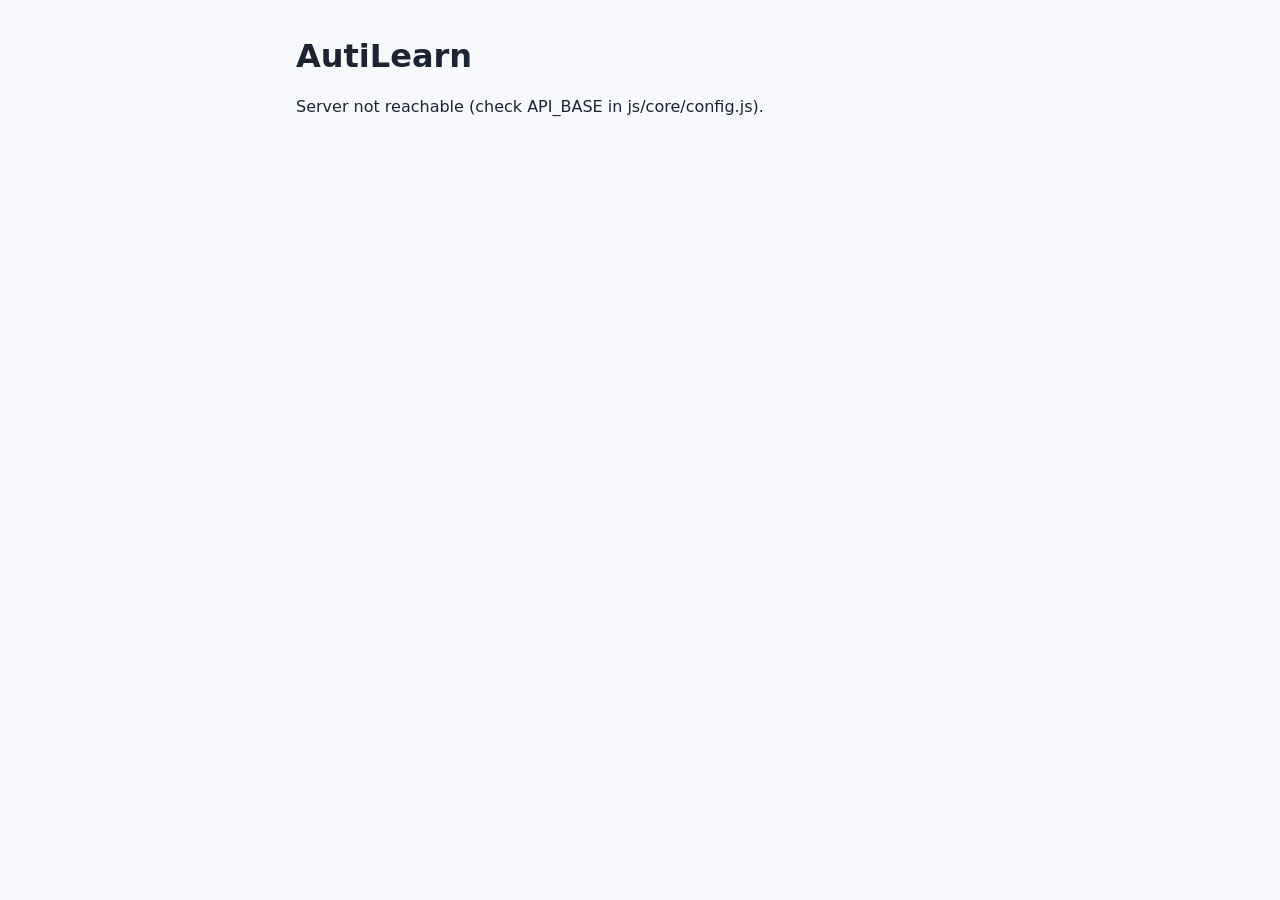
==== index.html @ 3f60866f "Autilearn scaffold" ====
<!DOCTYPE html>
<html lang="en">
<head>
  <meta charset="UTF-8" />
  <meta name="viewport" content="width=device-width, initial-scale=1, viewport-fit=cover" />
  <title>AutiLearn</title>
  <link rel="stylesheet" href="css/base.css" />
</head>
<body>
  <main id="app"><h1>AutiLearn</h1><p id="status">Checking server&hellip;</p></main>

  <script src="js/core/config.js"></script>
  <script src="js/core/api.js"></script>
  <script src="js/main.js"></script>
</body>
</html>
---- css/base.css ----
/* Calm, high-contrast, mobile-first base. Shared tokens here; per-view styles in css/<view>.css */
:root { --bg:#f7f9fc; --text:#1b2430; --accent:#2e5597; --radius:16px; }
* { box-sizing: border-box; }
html, body { margin:0; height:100%; background:var(--bg); color:var(--text); font-family: system-ui, sans-serif; }
body { padding: env(safe-area-inset-top) env(safe-area-inset-right) env(safe-area-inset-bottom) env(safe-area-inset-left); }
#app { padding: 1rem; max-width: 720px; margin: 0 auto; }
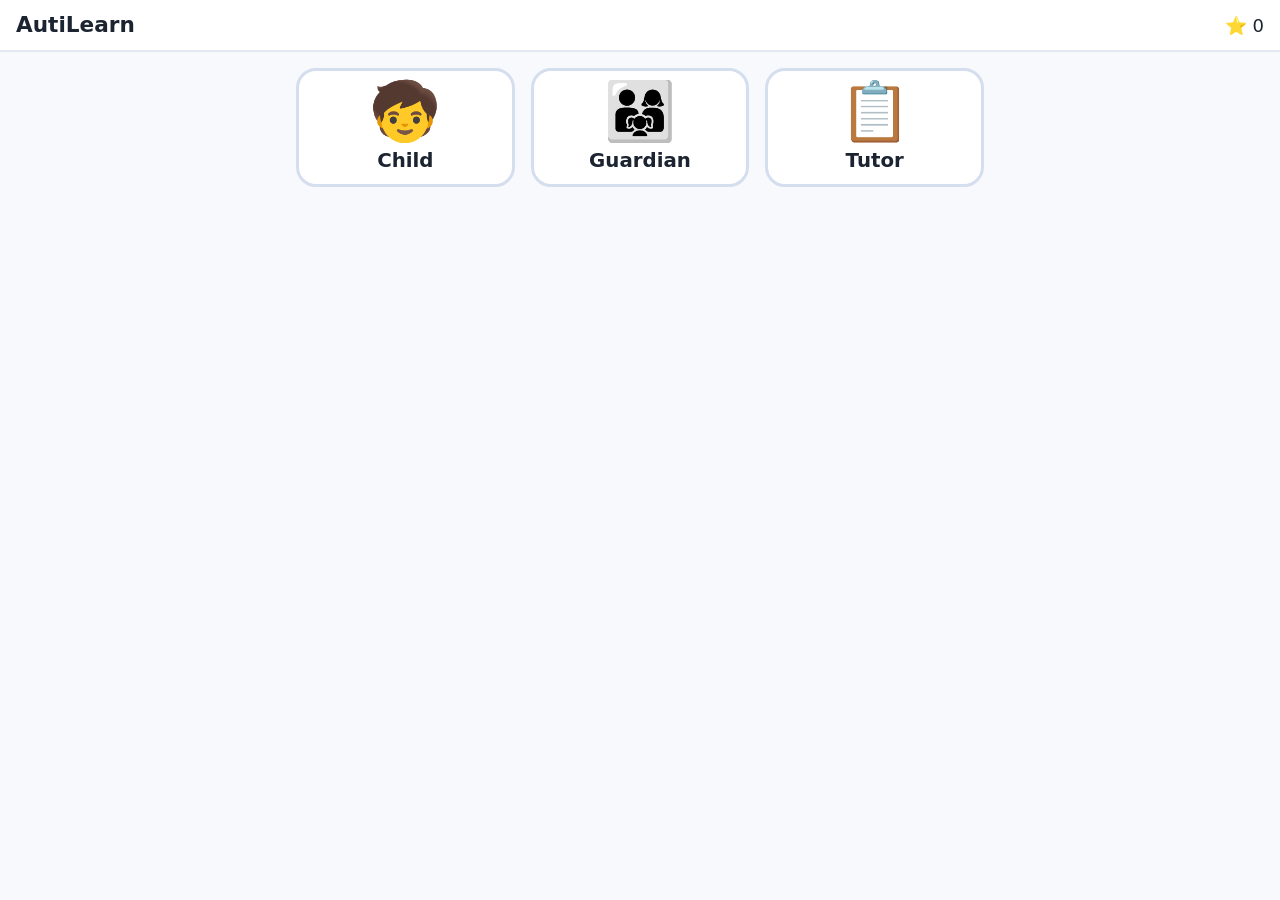
==== commit 899c85e4: "index file and js codes added" ====
--- a/index.html
+++ b/index.html
@@ -7,10 +7,18 @@
   <link rel="stylesheet" href="css/base.css" />
 </head>
 <body>
-  <main id="app"><h1>AutiLearn</h1><p id="status">Checking server&hellip;</p></main>
-
+  <header id="bar"><button id="back" hidden aria-label="Back">&larr;</button><h1 id="title">AutiLearn</h1><span id="stars">⭐ 0</span></header>
+  <main id="app"></main>
+  <div id="toast" role="status"></div>
   <script src="js/core/config.js"></script>
   <script src="js/core/api.js"></script>
+  <script src="js/core/store.js"></script>
+  <script src="js/core/tts.js"></script>
+  <script src="js/child/match.js"></script>
+  <script src="js/child/spell.js"></script>
+  <script src="js/child/trace.js"></script>
+  <script src="js/guardian/guardian.js"></script>
+  <script src="js/tutor/tutor.js"></script>
   <script src="js/main.js"></script>
 </body>
 </html>
--- a/css/base.css
+++ b/css/base.css
@@ -1,6 +1,36 @@
-/* Calm, high-contrast, mobile-first base. Shared tokens here; per-view styles in css/<view>.css */
-:root { --bg:#f7f9fc; --text:#1b2430; --accent:#2e5597; --radius:16px; }
-* { box-sizing: border-box; }
-html, body { margin:0; height:100%; background:var(--bg); color:var(--text); font-family: system-ui, sans-serif; }
-body { padding: env(safe-area-inset-top) env(safe-area-inset-right) env(safe-area-inset-bottom) env(safe-area-inset-left); }
-#app { padding: 1rem; max-width: 720px; margin: 0 auto; }
+:root{--bg:#f7f9fc;--tx:#1b2430;--ac:#2e5597;--ok:#3f8f6b;--r:20px}
+*{box-sizing:border-box}
+html,body{margin:0;min-height:100%;background:var(--bg);color:var(--tx);font:18px/1.4 system-ui,sans-serif}
+body{padding:env(safe-area-inset-top) env(safe-area-inset-right) env(safe-area-inset-bottom) env(safe-area-inset-left)}
+#bar{display:flex;align-items:center;gap:12px;padding:10px 16px;background:#fff;border-bottom:2px solid #e3e9f3;position:sticky;top:0;z-index:5}
+#bar h1{flex:1;font-size:1.2rem;margin:0}
+#back{font-size:1.6rem;border:0;background:none;min-width:48px;min-height:48px;color:var(--ac)}
+#app{max-width:720px;margin:0 auto;padding:16px}
+.grid{display:grid;gap:16px;grid-template-columns:repeat(auto-fit,minmax(130px,1fr))}
+.grid.c4{grid-template-columns:repeat(4,1fr);gap:10px}
+.card{display:flex;flex-direction:column;align-items:center;justify-content:center;gap:8px;min-height:110px;padding:12px;border:3px solid #d5deee;border-radius:var(--r);background:#fff;color:var(--tx);font-family:inherit;font-weight:600;font-size:1.1rem;cursor:pointer}
+.card:active{transform:scale(.98)}
+.tile{font-size:2rem;min-height:72px}
+.big{font-size:3.2rem;line-height:1}
+.soft{opacity:.3;pointer-events:none}
+.ghost{padding:10px 16px;min-height:48px;border:2px solid var(--ac);border-radius:14px;background:#fff;color:var(--ac);font:inherit;font-weight:600;cursor:pointer}
+.ok{background:var(--ok);color:#fff;border-color:var(--ok)}
+.q{text-align:center;font-size:1.4rem}
+.pic{text-align:center}
+.row{display:flex;gap:10px;flex-wrap:wrap;align-items:center;margin:8px 0}
+.sp{justify-content:space-between}
+.cv{position:relative;margin:0 auto 12px;background:#fff;border-radius:var(--r);box-shadow:0 0 0 3px #d5deee}
+.cv canvas{position:absolute;left:0;top:0}
+#d{touch-action:none}
+.slots{display:flex;gap:8px;justify-content:center;margin:12px 0}
+.slots span{width:56px;height:64px;border-bottom:4px solid var(--ac);font-size:2.4rem;text-align:center}
+.bar{position:relative;background:#e8eef8;border-radius:12px;height:36px;margin:8px 0;overflow:hidden;display:flex;align-items:center;justify-content:space-between;padding:0 12px;text-transform:capitalize}
+.bar i{position:absolute;left:0;top:0;bottom:0;background:#9db9e6}
+.bar span,.bar b{position:relative}
+.warn{background:#fff4d6;border:2px solid #e5b73a;padding:10px;border-radius:12px}
+.note{background:#fff;border-radius:12px;padding:10px;margin:6px 0;display:flex;flex-direction:column}
+.day{flex:1;text-align:center;background:#fff;border-radius:10px;padding:6px}
+.day b{display:block;font-size:1.3rem}
+#toast{position:fixed;left:50%;bottom:24px;transform:translateX(-50%);background:var(--ac);color:#fff;padding:12px 20px;border-radius:30px;opacity:0;transition:opacity .4s;pointer-events:none}
+#toast.show{opacity:1}
+@media (prefers-reduced-motion:reduce){*{transition:none!important}}
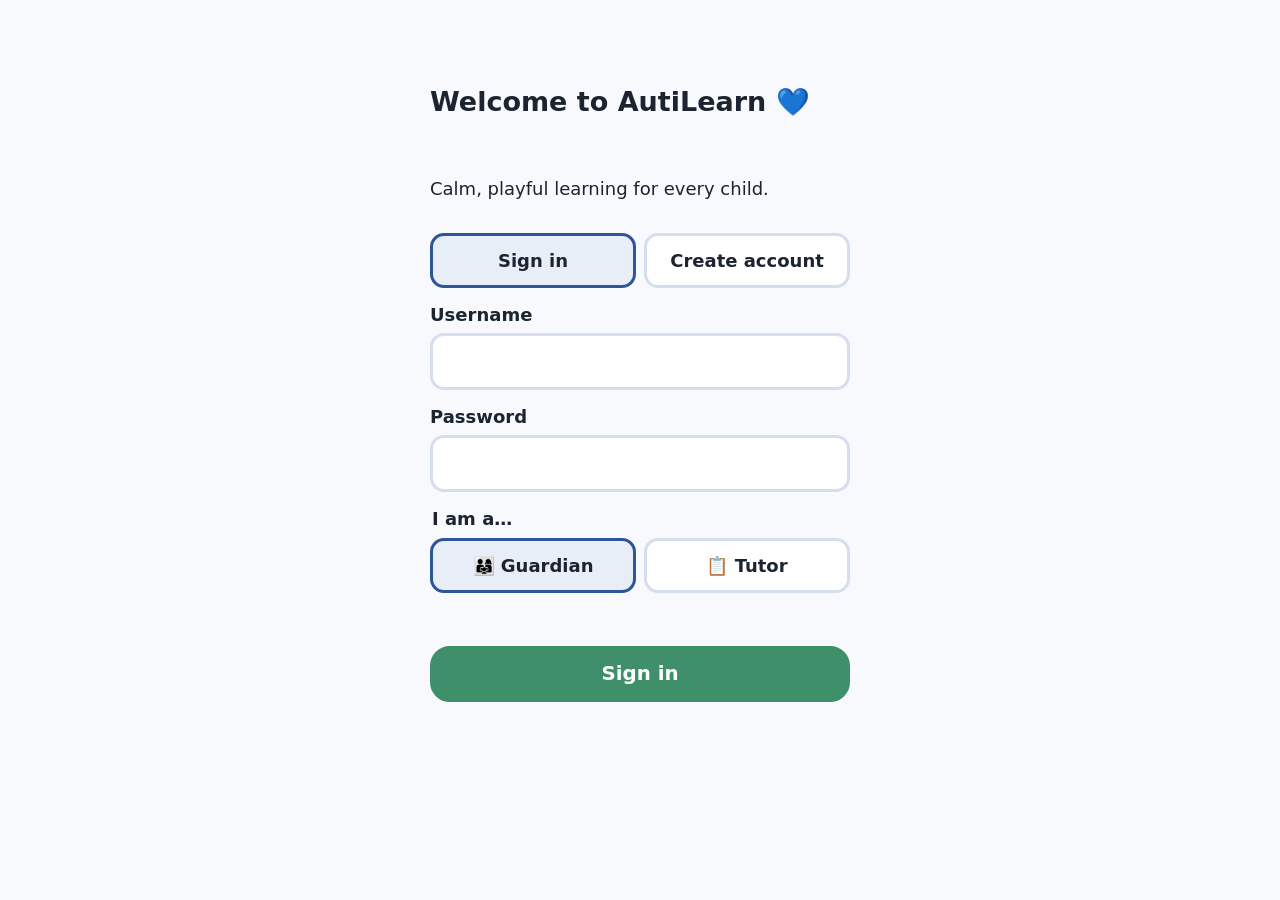
==== commit a07fa444: "add login pages for guardian and tutor" ====
--- a/index.html
+++ b/index.html
@@ -7,16 +7,22 @@
   <link rel="stylesheet" href="css/base.css" />
 </head>
 <body>
-  <header id="bar"><button id="back" hidden aria-label="Back">&larr;</button><h1 id="title">AutiLearn</h1><span id="stars">⭐ 0</span></header>
+  <header id="bar"><h1 id="title">AutiLearn</h1><span id="stars">⭐ 0</span><button id="out" class="ghost">Log out</button></header>
   <main id="app"></main>
+  <div id="msg" role="status" aria-live="polite"></div>
   <div id="toast" role="status"></div>
+  <canvas id="fx" aria-hidden="true"></canvas>
   <script src="js/core/config.js"></script>
   <script src="js/core/api.js"></script>
   <script src="js/core/store.js"></script>
   <script src="js/core/tts.js"></script>
+  <script src="js/core/fx.js"></script>
+  <script src="js/core/native.js"></script>
+  <script src="js/auth/login.js"></script>
   <script src="js/child/match.js"></script>
   <script src="js/child/spell.js"></script>
   <script src="js/child/trace.js"></script>
+  <script src="js/child/play.js"></script>
   <script src="js/guardian/guardian.js"></script>
   <script src="js/tutor/tutor.js"></script>
   <script src="js/main.js"></script>
--- a/css/base.css
+++ b/css/base.css
@@ -4,7 +4,6 @@
 body{padding:env(safe-area-inset-top) env(safe-area-inset-right) env(safe-area-inset-bottom) env(safe-area-inset-left)}
 #bar{display:flex;align-items:center;gap:12px;padding:10px 16px;background:#fff;border-bottom:2px solid #e3e9f3;position:sticky;top:0;z-index:5}
 #bar h1{flex:1;font-size:1.2rem;margin:0}
-#back{font-size:1.6rem;border:0;background:none;min-width:48px;min-height:48px;color:var(--ac)}
 #app{max-width:720px;margin:0 auto;padding:16px}
 .grid{display:grid;gap:16px;grid-template-columns:repeat(auto-fit,minmax(130px,1fr))}
 .grid.c4{grid-template-columns:repeat(4,1fr);gap:10px}
@@ -34,3 +33,41 @@
 #toast{position:fixed;left:50%;bottom:24px;transform:translateX(-50%);background:var(--ac);color:#fff;padding:12px 20px;border-radius:30px;opacity:0;transition:opacity .4s;pointer-events:none}
 #toast.show{opacity:1}
 @media (prefers-reduced-motion:reduce){*{transition:none!important}}
+[hidden]{display:none!important}
+#bar .ghost{min-height:40px;padding:6px 12px}
+/* login */
+.auth{display:grid;gap:14px;max-width:420px;margin:5vh auto}
+.auth label{display:grid;gap:6px;font-weight:600}
+.auth input:not([type=radio]){padding:14px;font-size:1.1rem;border:3px solid #d5deee;border-radius:14px}
+.auth input:focus-visible,.card:focus-visible,.ghost:focus-visible{outline:4px solid #9db9e6;outline-offset:2px}
+.seg{display:flex;gap:8px;border:0;padding:0;margin:0}
+.seg legend{font-weight:600;margin-bottom:6px}
+.seg label{flex:1;display:block}
+.seg input{position:absolute;opacity:0}
+.seg span{display:block;text-align:center;padding:12px;border:3px solid #d5deee;border-radius:14px;background:#fff;cursor:pointer}
+.seg input:checked+span{border-color:var(--ac);background:#e8eef8}
+.seg input:focus-visible+span{outline:4px solid #9db9e6}
+#err{color:#8a5a00;min-height:1.4em;margin:0}
+/* play mode (sandbox) + guardian gate */
+body.play #bar{display:none}
+body.play #app{max-width:none;padding:8px}
+#stage{min-height:calc(100dvh - 16px)}
+#lock{position:fixed;right:10px;top:calc(env(safe-area-inset-top) + 10px);width:44px;height:44px;border:0;border-radius:50%;background:transparent;font-size:1.3rem;opacity:.22;z-index:10}
+.modal{position:fixed;inset:0;background:rgba(27,36,48,.45);display:grid;place-items:center;z-index:20}
+.modal form{background:#fff;padding:20px;border-radius:var(--r);width:min(90vw,320px);display:grid;gap:10px}
+.modal input{font-size:1.6rem;padding:10px;text-align:center;border:3px solid #d5deee;border-radius:14px;width:100%}
+/* sensory-friendly feedback */
+.glow{animation:glow 1.2s ease}
+@keyframes glow{50%{box-shadow:0 0 0 12px rgba(63,143,107,.35);border-color:var(--ok)}}
+.nope{border-color:#e0a030!important;background:#fffaf0!important;animation:nope .5s}
+@keyframes nope{25%{transform:translateX(-4px)}75%{transform:translateX(4px)}}
+#msg{position:fixed;left:50%;top:calc(env(safe-area-inset-top) + 14px);transform:translateX(-50%);background:#fff;border:3px solid #d5deee;padding:10px 22px;border-radius:30px;font-weight:700;opacity:0;transition:opacity .3s;pointer-events:none;z-index:15}
+#msg.show{opacity:1}
+#fx{position:fixed;inset:0;pointer-events:none;z-index:14}
+/* spelling slots (no native caret) */
+.slots span{caret-color:transparent;user-select:none;-webkit-user-select:none;border-radius:10px 10px 0 0}
+.slots span.next{border-bottom-color:#e0a030;background:#fffaf0;box-shadow:0 8px 14px -8px rgba(224,160,48,.8)}
+.slots span.bad{color:#c98a1a}
+.slots.done span{color:var(--ok);border-bottom-color:var(--ok)}
+.hand{position:absolute;left:-10px;top:-6px;font-style:normal;font-size:2rem;pointer-events:none;will-change:transform}
+@media (prefers-reduced-motion:reduce){.glow,.nope{animation:none}}
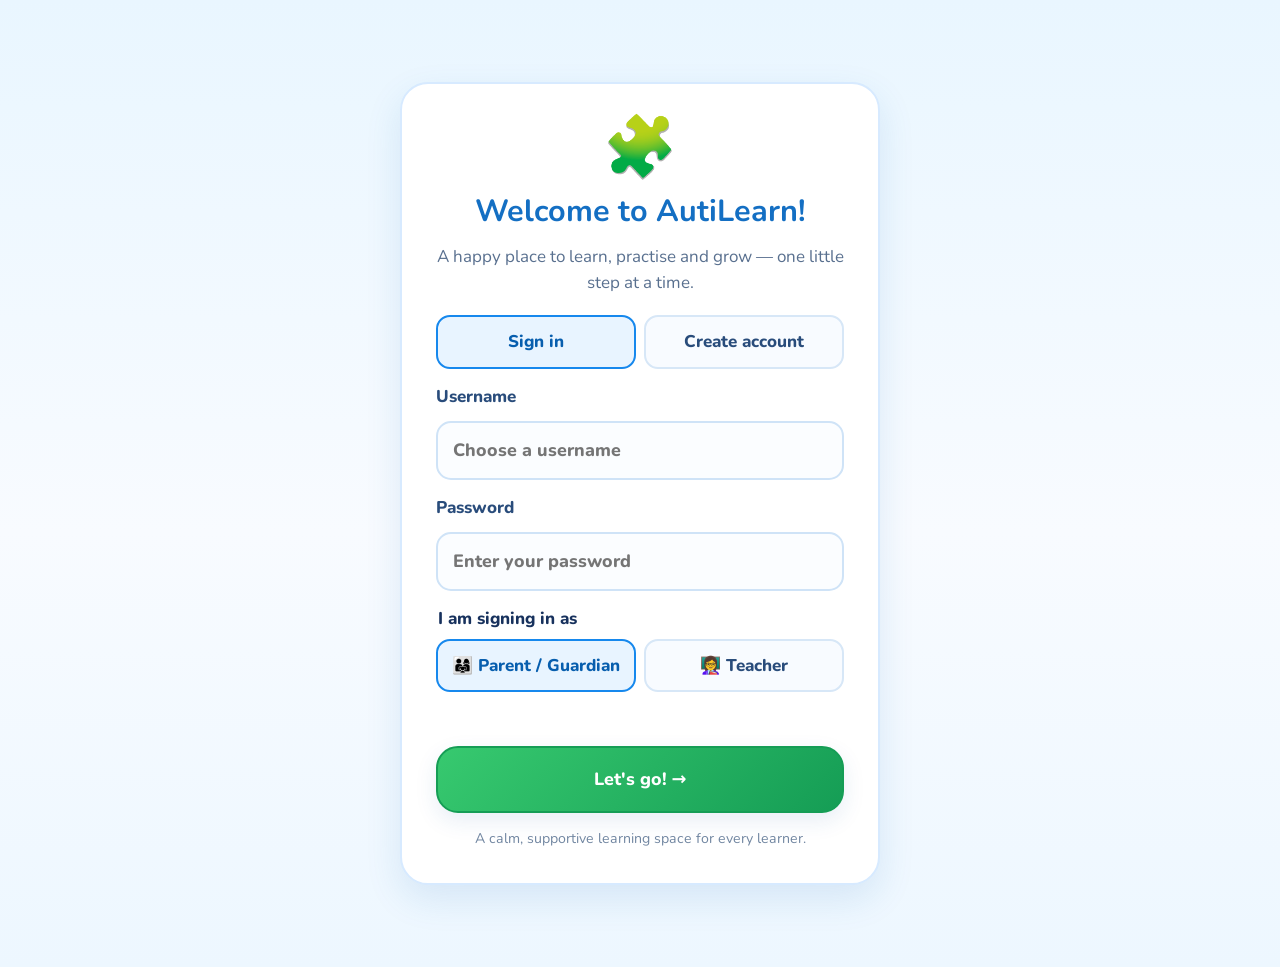
==== commit 3cd3f3b2: "Merge remote changes" ====
--- a/index.html
+++ b/index.html
@@ -3,14 +3,19 @@
 <head>
   <meta charset="UTF-8" />
   <meta name="viewport" content="width=device-width, initial-scale=1, viewport-fit=cover" />
-  <title>AutiLearn</title>
+  <meta name="theme-color" content="#0877dc" />
+  <meta name="description" content="AutiLearn — calm, playful learning activities for every child." />
+  <title>AutiLearn | Learn and Play</title>
+  <link rel="preconnect" href="https://fonts.googleapis.com" />
+  <link rel="preconnect" href="https://fonts.gstatic.com" crossorigin />
+  <link href="https://fonts.googleapis.com/css2?family=Nunito:wght@400;600;700;800;900&display=swap" rel="stylesheet" />
   <link rel="stylesheet" href="css/base.css" />
 </head>
 <body>
-  <header id="bar"><h1 id="title">AutiLearn</h1><span id="stars">⭐ 0</span><button id="out" class="ghost">Log out</button></header>
-  <main id="app"></main>
+  <header id="bar"><h1 id="title">AutiLearn</h1><span id="stars" aria-label="AutiTokens">⭐ 0</span><button id="out" class="ghost" type="button">Log out</button></header>
+  <main id="app" aria-live="polite"></main>
   <div id="msg" role="status" aria-live="polite"></div>
-  <div id="toast" role="status"></div>
+  <div id="toast" role="status" aria-live="polite"></div>
   <canvas id="fx" aria-hidden="true"></canvas>
   <script src="js/core/config.js"></script>
   <script src="js/core/api.js"></script>
--- a/css/base.css
+++ b/css/base.css
@@ -1,73 +1,74 @@
-:root{--bg:#f7f9fc;--tx:#1b2430;--ac:#2e5597;--ok:#3f8f6b;--r:20px}
+:root{
+  --sky:#eaf6ff;--bg:#f4f9ff;--ink:#17315d;--muted:#59708f;
+  --blue:#1688ed;--blue-dark:#0869c8;--yellow:#ffca3a;--green:#35b96b;
+  --orange:#ff9d25;--purple:#9460df;--red:#f45d68;--line:#d8e8f8;
+  --radius:22px;--shadow:0 8px 22px rgba(31,93,155,.10);
+}
 *{box-sizing:border-box}
-html,body{margin:0;min-height:100%;background:var(--bg);color:var(--tx);font:18px/1.4 system-ui,sans-serif}
+html,body{margin:0;min-height:100%;background:linear-gradient(180deg,#e9f6ff 0%,#f8fbff 55%,#edf7ff 100%);color:var(--ink);font:17px/1.5 "Nunito", "Trebuchet MS", system-ui,sans-serif}
 body{padding:env(safe-area-inset-top) env(safe-area-inset-right) env(safe-area-inset-bottom) env(safe-area-inset-left)}
-#bar{display:flex;align-items:center;gap:12px;padding:10px 16px;background:#fff;border-bottom:2px solid #e3e9f3;position:sticky;top:0;z-index:5}
-#bar h1{flex:1;font-size:1.2rem;margin:0}
-#app{max-width:720px;margin:0 auto;padding:16px}
-.grid{display:grid;gap:16px;grid-template-columns:repeat(auto-fit,minmax(130px,1fr))}
-.grid.c4{grid-template-columns:repeat(4,1fr);gap:10px}
-.card{display:flex;flex-direction:column;align-items:center;justify-content:center;gap:8px;min-height:110px;padding:12px;border:3px solid #d5deee;border-radius:var(--r);background:#fff;color:var(--tx);font-family:inherit;font-weight:600;font-size:1.1rem;cursor:pointer}
-.card:active{transform:scale(.98)}
-.tile{font-size:2rem;min-height:72px}
-.big{font-size:3.2rem;line-height:1}
-.soft{opacity:.3;pointer-events:none}
-.ghost{padding:10px 16px;min-height:48px;border:2px solid var(--ac);border-radius:14px;background:#fff;color:var(--ac);font:inherit;font-weight:600;cursor:pointer}
-.ok{background:var(--ok);color:#fff;border-color:var(--ok)}
-.q{text-align:center;font-size:1.4rem}
-.pic{text-align:center}
-.row{display:flex;gap:10px;flex-wrap:wrap;align-items:center;margin:8px 0}
-.sp{justify-content:space-between}
-.cv{position:relative;margin:0 auto 12px;background:#fff;border-radius:var(--r);box-shadow:0 0 0 3px #d5deee}
-.cv canvas{position:absolute;left:0;top:0}
-#d{touch-action:none}
-.slots{display:flex;gap:8px;justify-content:center;margin:12px 0}
-.slots span{width:56px;height:64px;border-bottom:4px solid var(--ac);font-size:2.4rem;text-align:center}
-.bar{position:relative;background:#e8eef8;border-radius:12px;height:36px;margin:8px 0;overflow:hidden;display:flex;align-items:center;justify-content:space-between;padding:0 12px;text-transform:capitalize}
-.bar i{position:absolute;left:0;top:0;bottom:0;background:#9db9e6}
-.bar span,.bar b{position:relative}
-.warn{background:#fff4d6;border:2px solid #e5b73a;padding:10px;border-radius:12px}
-.note{background:#fff;border-radius:12px;padding:10px;margin:6px 0;display:flex;flex-direction:column}
-.day{flex:1;text-align:center;background:#fff;border-radius:10px;padding:6px}
-.day b{display:block;font-size:1.3rem}
-#toast{position:fixed;left:50%;bottom:24px;transform:translateX(-50%);background:var(--ac);color:#fff;padding:12px 20px;border-radius:30px;opacity:0;transition:opacity .4s;pointer-events:none}
-#toast.show{opacity:1}
-@media (prefers-reduced-motion:reduce){*{transition:none!important}}
+button,input{font:inherit}button{touch-action:manipulation}
+#bar{display:flex;align-items:center;gap:14px;padding:12px clamp(14px,3vw,30px);background:linear-gradient(100deg,#0877dc,#159af2);color:#fff;position:sticky;top:0;z-index:5;box-shadow:0 4px 14px rgba(13,105,190,.2);min-height:72px}
+#bar h1{flex:1;font-size:clamp(1.25rem,3vw,1.8rem);margin:0;font-weight:900;letter-spacing:.2px}
+#bar h1:before{content:"🧩";margin-right:9px}
+#stars{font-weight:900;font-size:1.12rem;background:rgba(255,255,255,.17);padding:7px 14px;border-radius:30px}
+#app{width:min(1100px,100%);margin:0 auto;padding:clamp(14px,3vw,28px)}
+h2{font-size:clamp(1.25rem,2.6vw,1.7rem);line-height:1.2;margin:18px 0 10px;color:#173b75}
+h3{margin:0;font-size:1.05rem}
+p{color:var(--muted)}
+.grid{display:grid;gap:16px;grid-template-columns:repeat(auto-fit,minmax(150px,1fr))}
+.grid.c4{grid-template-columns:repeat(4,minmax(0,1fr));gap:10px}
+.card{display:flex;flex-direction:column;align-items:center;justify-content:center;gap:8px;min-height:132px;padding:18px;border:2px solid var(--line);border-radius:var(--radius);background:#fff;color:var(--ink);font-family:inherit;font-weight:800;font-size:1.05rem;cursor:pointer;box-shadow:var(--shadow);transition:transform .15s ease,border-color .15s ease,box-shadow .15s ease}
+.card:active{transform:scale(.985)}.card:hover{border-color:#9bcdf8;box-shadow:0 10px 24px rgba(31,93,155,.15)}
+.tile{font-size:1.15rem;min-height:68px}.big{font-size:3.2rem;line-height:1.1}.soft{opacity:.28;pointer-events:none}
+.ghost{padding:11px 18px;min-height:48px;border:2px solid #a8d5fb;border-radius:16px;background:#fff;color:var(--blue-dark);font:inherit;font-weight:800;cursor:pointer;box-shadow:0 3px 8px rgba(31,93,155,.07)}
+.ok{background:linear-gradient(135deg,#37c96f,#159d55)!important;color:#fff!important;border-color:#159d55!important}
+.q{text-align:center;font-size:clamp(1.25rem,3vw,1.65rem);font-weight:800;color:#183b74}.pic{text-align:center}
+.row{display:flex;gap:10px;flex-wrap:wrap;align-items:center;margin:10px 0}.sp{justify-content:space-between}
+.cv{position:relative;margin:0 auto 12px;background:#fff;border:2px solid var(--line);border-radius:var(--radius);box-shadow:var(--shadow)}.cv canvas{position:absolute;left:0;top:0}#d{touch-action:none}
+.slots{display:flex;gap:8px;justify-content:center;margin:16px 0}.slots span{width:56px;height:64px;border-bottom:4px solid var(--blue);font-size:2.4rem;text-align:center}
+.bar{position:relative;background:#e4f1ff;border-radius:14px;height:38px;margin:10px 0;overflow:hidden;display:flex;align-items:center;justify-content:space-between;padding:0 13px;text-transform:capitalize}.bar i{position:absolute;left:0;top:0;bottom:0;background:#a8d8ff}.bar span,.bar b{position:relative}.bar b{font-variant-numeric:tabular-nums}
+.warn{background:#fff7df;border:2px solid #ffd56b;padding:12px 15px;border-radius:16px;color:#78540a}.note{background:#fff;border:1px solid var(--line);border-radius:15px;padding:12px;margin:8px 0;display:flex;flex-direction:column;box-shadow:0 3px 10px rgba(31,93,155,.06)}
+.day{flex:1;text-align:center;background:#fff;border:1px solid var(--line);border-radius:13px;padding:10px}.day b{display:block;font-size:1.3rem;color:var(--blue)}
+#toast{position:fixed;left:50%;bottom:24px;transform:translateX(-50%);background:#153c77;color:#fff;padding:12px 20px;border-radius:30px;opacity:0;transition:opacity .25s;pointer-events:none;z-index:30;box-shadow:var(--shadow)}#toast.show{opacity:1}
+#bar .ghost{min-height:42px;padding:7px 15px;background:#fff;color:#0873d1;border-color:#fff}
+/* Login and account screens */
+.auth{display:grid;gap:15px;max-width:480px;margin:clamp(20px,6vh,60px) auto;background:#fff;padding:clamp(20px,4vw,34px);border:2px solid #d7eaff;border-radius:28px;box-shadow:0 14px 36px rgba(26,103,177,.12)}
+.auth h2{font-size:1.8rem;text-align:center;margin:0;color:#146fc3}.auth>p{text-align:center;margin:0 0 5px}
+.auth label{display:flex;align-items:baseline;gap:6px;font-weight:800;color:#294c7b;flex-wrap:wrap}
+.auth label .required,.auth label .optional{flex-shrink:0}
+.auth label input:not([type=radio]),.auth label select,.auth label textarea{width:100%;flex-basis:100%;margin-top:6px}.auth input:not([type=radio]){padding:14px 15px;font-size:1.05rem;border:2px solid #cfe3f7;border-radius:15px;background:#fbfdff;color:var(--ink)}
+.auth input:focus-visible,.card:focus-visible,.ghost:focus-visible{outline:4px solid #ffd66a;outline-offset:3px}
+.seg{display:flex;gap:8px;border:0;padding:0;margin:0}.seg legend{font-weight:800;margin-bottom:7px}.seg label{flex:1;display:block}.seg input{position:absolute;opacity:0}.seg span{display:block;text-align:center;padding:12px 8px;border:2px solid #d7e7f7;border-radius:14px;background:#f8fbff;cursor:pointer}.seg input:checked+span{border-color:var(--blue);background:#e8f4ff;color:#075eae}.seg input:focus-visible+span{outline:4px solid #ffd66a}
+#err{color:#b34b36;min-height:1.4em;margin:0}
+/* Guardian/tutor dashboard sections */
+.dashboard-intro{padding:20px 22px;background:linear-gradient(120deg,#fff,#e8f6ff);border:2px solid #cfe8ff;border-radius:24px;box-shadow:var(--shadow);margin-bottom:20px}.dashboard-intro h2{margin:0 0 5px}.dashboard-intro p{margin:0}
+.section-card{background:#fff;border:2px solid var(--line);border-radius:20px;padding:16px;margin:14px 0;box-shadow:var(--shadow)}
+.section-title{display:flex;align-items:center;gap:10px;color:#176fbe;font-size:1.1rem;font-weight:900;margin-bottom:10px}
+/* Child play mode */
+body.play{background:#f3f9ff}body.play #bar{display:none}body.play #app{max-width:none;padding:8px}#stage{min-height:calc(100dvh - 16px)}
+#lock{position:fixed;right:10px;top:calc(env(safe-area-inset-top) + 10px);width:46px;height:46px;border:1px solid #dceafa;border-radius:50%;background:#fff;font-size:1.25rem;opacity:.45;z-index:10;box-shadow:var(--shadow)}
+.modal{position:fixed;inset:0;background:rgba(18,48,89,.45);display:grid;place-items:center;z-index:20}.modal form{background:#fff;padding:22px;border:2px solid var(--line);border-radius:24px;width:min(90vw,340px);display:grid;gap:10px;box-shadow:0 18px 45px rgba(0,0,0,.15)}.modal input{font-size:1.5rem;padding:12px;text-align:center;border:2px solid #cfe3f7;border-radius:14px;width:100%}
+.glow{animation:glow 1.2s ease}@keyframes glow{50%{box-shadow:0 0 0 10px rgba(53,185,107,.22);border-color:var(--green)}}.nope{border-color:#efb94d!important;background:#fffaf0!important;animation:nope .5s}@keyframes nope{25%{transform:translateX(-4px)}75%{transform:translateX(4px)}}
+#msg{position:fixed;left:50%;top:calc(env(safe-area-inset-top) + 14px);transform:translateX(-50%);background:#fff;border:2px solid #cfe3f7;padding:10px 22px;border-radius:30px;font-weight:900;opacity:0;transition:opacity .25s;pointer-events:none;z-index:15;box-shadow:var(--shadow)}#msg.show{opacity:1}#fx{position:fixed;inset:0;pointer-events:none;z-index:14}
+.slots span{caret-color:transparent;user-select:none;-webkit-user-select:none;border-radius:10px 10px 0 0}.slots span.next{border-bottom-color:#ffbd32;background:#fff8e6;box-shadow:0 8px 14px -8px rgba(224,160,48,.8)}.slots span.bad{color:#c98a1a}.slots.done span{color:var(--green);border-bottom-color:var(--green)}.hand{position:absolute;left:-10px;top:-6px;font-style:normal;font-size:2rem;pointer-events:none;will-change:transform}
+@media(max-width:650px){#bar{min-height:62px;padding:9px 12px}#app{padding:14px}.grid.c4{grid-template-columns:repeat(2,minmax(0,1fr))}.card{min-height:116px;padding:14px}.big{font-size:2.7rem}.auth{margin:18px auto}.row .ghost{flex:1}}
+@media(prefers-reduced-motion:reduce){*,*:before,*:after{scroll-behavior:auto!important;transition:none!important;animation:none!important}}
 [hidden]{display:none!important}
-#bar .ghost{min-height:40px;padding:6px 12px}
-/* login */
-.auth{display:grid;gap:14px;max-width:420px;margin:5vh auto}
-.auth label{display:grid;gap:6px;font-weight:600}
-.auth input:not([type=radio]){padding:14px;font-size:1.1rem;border:3px solid #d5deee;border-radius:14px}
-.auth input:focus-visible,.card:focus-visible,.ghost:focus-visible{outline:4px solid #9db9e6;outline-offset:2px}
-.seg{display:flex;gap:8px;border:0;padding:0;margin:0}
-.seg legend{font-weight:600;margin-bottom:6px}
-.seg label{flex:1;display:block}
-.seg input{position:absolute;opacity:0}
-.seg span{display:block;text-align:center;padding:12px;border:3px solid #d5deee;border-radius:14px;background:#fff;cursor:pointer}
-.seg input:checked+span{border-color:var(--ac);background:#e8eef8}
-.seg input:focus-visible+span{outline:4px solid #9db9e6}
-#err{color:#8a5a00;min-height:1.4em;margin:0}
-/* play mode (sandbox) + guardian gate */
-body.play #bar{display:none}
-body.play #app{max-width:none;padding:8px}
-#stage{min-height:calc(100dvh - 16px)}
-#lock{position:fixed;right:10px;top:calc(env(safe-area-inset-top) + 10px);width:44px;height:44px;border:0;border-radius:50%;background:transparent;font-size:1.3rem;opacity:.22;z-index:10}
-.modal{position:fixed;inset:0;background:rgba(27,36,48,.45);display:grid;place-items:center;z-index:20}
-.modal form{background:#fff;padding:20px;border-radius:var(--r);width:min(90vw,320px);display:grid;gap:10px}
-.modal input{font-size:1.6rem;padding:10px;text-align:center;border:3px solid #d5deee;border-radius:14px;width:100%}
-/* sensory-friendly feedback */
-.glow{animation:glow 1.2s ease}
-@keyframes glow{50%{box-shadow:0 0 0 12px rgba(63,143,107,.35);border-color:var(--ok)}}
-.nope{border-color:#e0a030!important;background:#fffaf0!important;animation:nope .5s}
-@keyframes nope{25%{transform:translateX(-4px)}75%{transform:translateX(4px)}}
-#msg{position:fixed;left:50%;top:calc(env(safe-area-inset-top) + 14px);transform:translateX(-50%);background:#fff;border:3px solid #d5deee;padding:10px 22px;border-radius:30px;font-weight:700;opacity:0;transition:opacity .3s;pointer-events:none;z-index:15}
-#msg.show{opacity:1}
-#fx{position:fixed;inset:0;pointer-events:none;z-index:14}
-/* spelling slots (no native caret) */
-.slots span{caret-color:transparent;user-select:none;-webkit-user-select:none;border-radius:10px 10px 0 0}
-.slots span.next{border-bottom-color:#e0a030;background:#fffaf0;box-shadow:0 8px 14px -8px rgba(224,160,48,.8)}
-.slots span.bad{color:#c98a1a}
-.slots.done span{color:var(--ok);border-bottom-color:var(--ok)}
-.hand{position:absolute;left:-10px;top:-6px;font-style:normal;font-size:2rem;pointer-events:none;will-change:transform}
-@media (prefers-reduced-motion:reduce){.glow,.nope{animation:none}}
+
+/* Expanded registration form */
+.auth-subtitle{margin:4px 0 0;color:#176fbe;font-size:1.12rem}
+.auth-fields{display:grid;gap:12px}
+.auth-fields.two{grid-template-columns:repeat(2,minmax(0,1fr));margin-top:12px}
+.auth-fields label{min-width:0}
+.auth input:not([type=radio]),.auth select,.auth textarea{width:100%;min-width:0}
+.auth select,.auth textarea{padding:13px 14px;font:inherit;border:2px solid #cfe3f7;border-radius:15px;background:#fbfdff;color:var(--ink)}
+.auth textarea{resize:vertical;min-height:88px}
+.auth .required{color:#d64b42}
+.auth .optional{color:var(--muted);font-weight:500;font-size:.92rem}
+.auth label small{font-weight:500;color:var(--muted)}
+.auth .privacy-hint{font-size:.86rem;margin:0;padding:10px 12px;border-radius:12px;background:#f1f8ff}
+.auth .consent{display:flex;align-items:flex-start;gap:12px;font-weight:600;font-size:.92rem;padding:12px 14px;background:#f8fbff;border:2px solid #cfe3f7;border-radius:15px}
+.auth .consent input{width:18px;height:18px;flex:0 0 18px;margin-top:3px;accent-color:var(--blue);cursor:pointer}
+.auth .consent span{flex:1;line-height:1.5}
+@media(max-width:520px){.auth-fields.two{grid-template-columns:1fr}.auth{padding:18px}.auth .seg{flex-direction:column}}
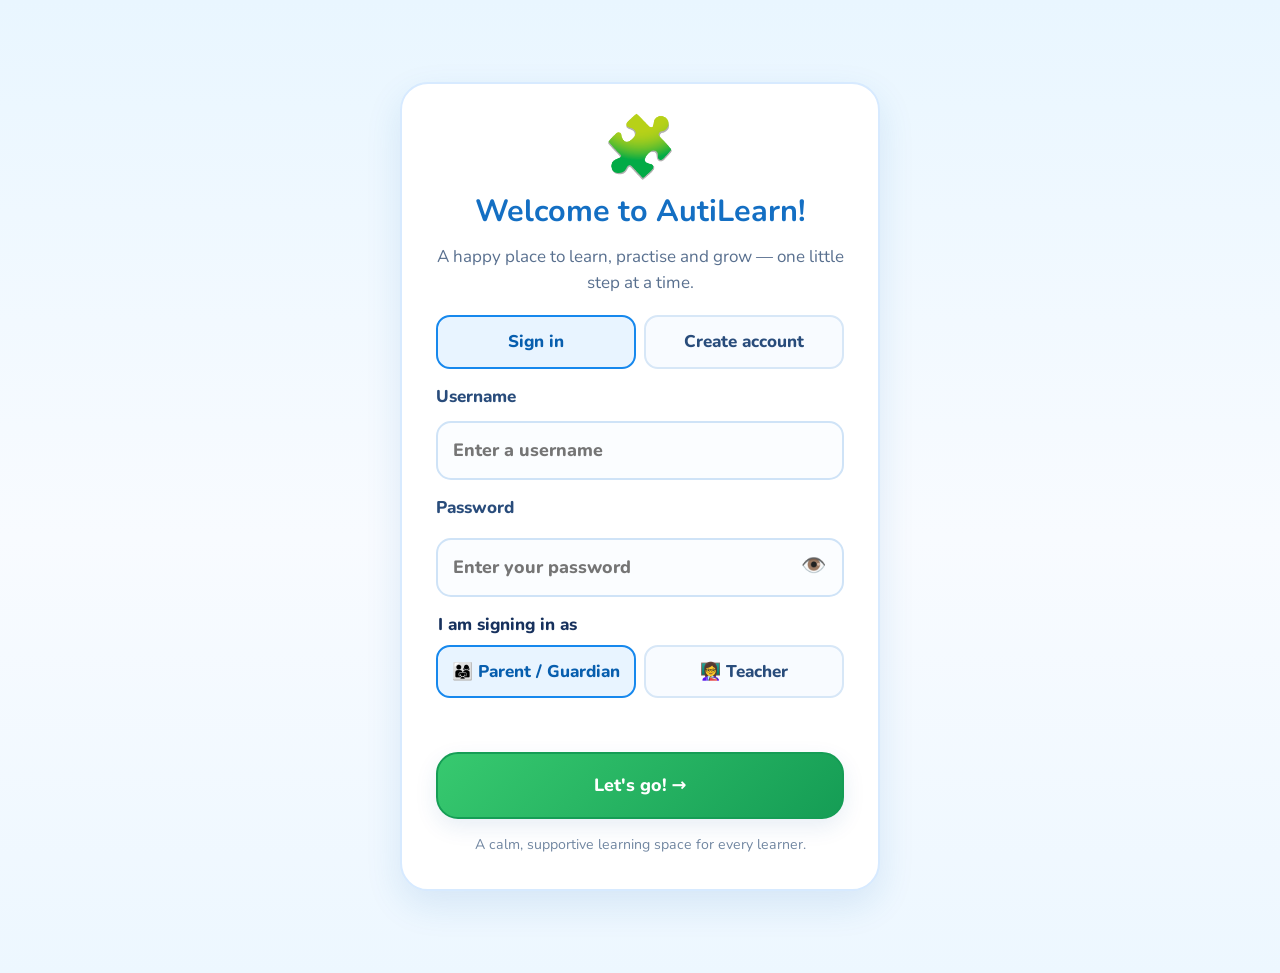
==== commit 248d9400: "Initial commit" ====
--- a/index.html
+++ b/index.html
@@ -5,6 +5,7 @@
   <meta name="viewport" content="width=device-width, initial-scale=1, viewport-fit=cover" />
   <meta name="theme-color" content="#0877dc" />
   <meta name="description" content="AutiLearn — calm, playful learning activities for every child." />
+  <link rel="icon" type="image/x-icon" href="favicon/logoalearn.ico">
   <title>AutiLearn | Learn and Play</title>
   <link rel="preconnect" href="https://fonts.googleapis.com" />
   <link rel="preconnect" href="https://fonts.gstatic.com" crossorigin />
--- a/css/base.css
+++ b/css/base.css
@@ -20,6 +20,8 @@
 .grid.c4{grid-template-columns:repeat(4,minmax(0,1fr));gap:10px}
 .card{display:flex;flex-direction:column;align-items:center;justify-content:center;gap:8px;min-height:132px;padding:18px;border:2px solid var(--line);border-radius:var(--radius);background:#fff;color:var(--ink);font-family:inherit;font-weight:800;font-size:1.05rem;cursor:pointer;box-shadow:var(--shadow);transition:transform .15s ease,border-color .15s ease,box-shadow .15s ease}
 .card:active{transform:scale(.985)}.card:hover{border-color:#9bcdf8;box-shadow:0 10px 24px rgba(31,93,155,.15)}
+.card:disabled, .card:disabled:hover {opacity:0.5;cursor:not-allowed;border-color:var(--line);background:#f4f9ff}
+.ghost:disabled, .ghost:disabled:hover {opacity:0.5;cursor:not-allowed}
 .tile{font-size:1.15rem;min-height:68px}.big{font-size:3.2rem;line-height:1.1}.soft{opacity:.28;pointer-events:none}
 .ghost{padding:11px 18px;min-height:48px;border:2px solid #a8d5fb;border-radius:16px;background:#fff;color:var(--blue-dark);font:inherit;font-weight:800;cursor:pointer;box-shadow:0 3px 8px rgba(31,93,155,.07)}
 .ok{background:linear-gradient(135deg,#37c96f,#159d55)!important;color:#fff!important;border-color:#159d55!important}
@@ -38,6 +40,10 @@
 .auth label{display:flex;align-items:baseline;gap:6px;font-weight:800;color:#294c7b;flex-wrap:wrap}
 .auth label .required,.auth label .optional{flex-shrink:0}
 .auth label input:not([type=radio]),.auth label select,.auth label textarea{width:100%;flex-basis:100%;margin-top:6px}.auth input:not([type=radio]){padding:14px 15px;font-size:1.05rem;border:2px solid #cfe3f7;border-radius:15px;background:#fbfdff;color:var(--ink)}
+.password-wrapper{display:flex;align-items:center;gap:0;position:relative;width:100%;flex-basis:100%;margin-top:6px}
+.password-wrapper input{flex:1;padding-right:40px}
+.pwd-toggle{position:absolute;right:10px;background:none;border:none;font-size:1.2rem;cursor:pointer;padding:4px 8px;color:#7186a1;transition:color 0.2s}
+.pwd-toggle:hover{color:#176fbe}
 .auth input:focus-visible,.card:focus-visible,.ghost:focus-visible{outline:4px solid #ffd66a;outline-offset:3px}
 .seg{display:flex;gap:8px;border:0;padding:0;margin:0}.seg legend{font-weight:800;margin-bottom:7px}.seg label{flex:1;display:block}.seg input{position:absolute;opacity:0}.seg span{display:block;text-align:center;padding:12px 8px;border:2px solid #d7e7f7;border-radius:14px;background:#f8fbff;cursor:pointer}.seg input:checked+span{border-color:var(--blue);background:#e8f4ff;color:#075eae}.seg input:focus-visible+span{outline:4px solid #ffd66a}
 #err{color:#b34b36;min-height:1.4em;margin:0}
